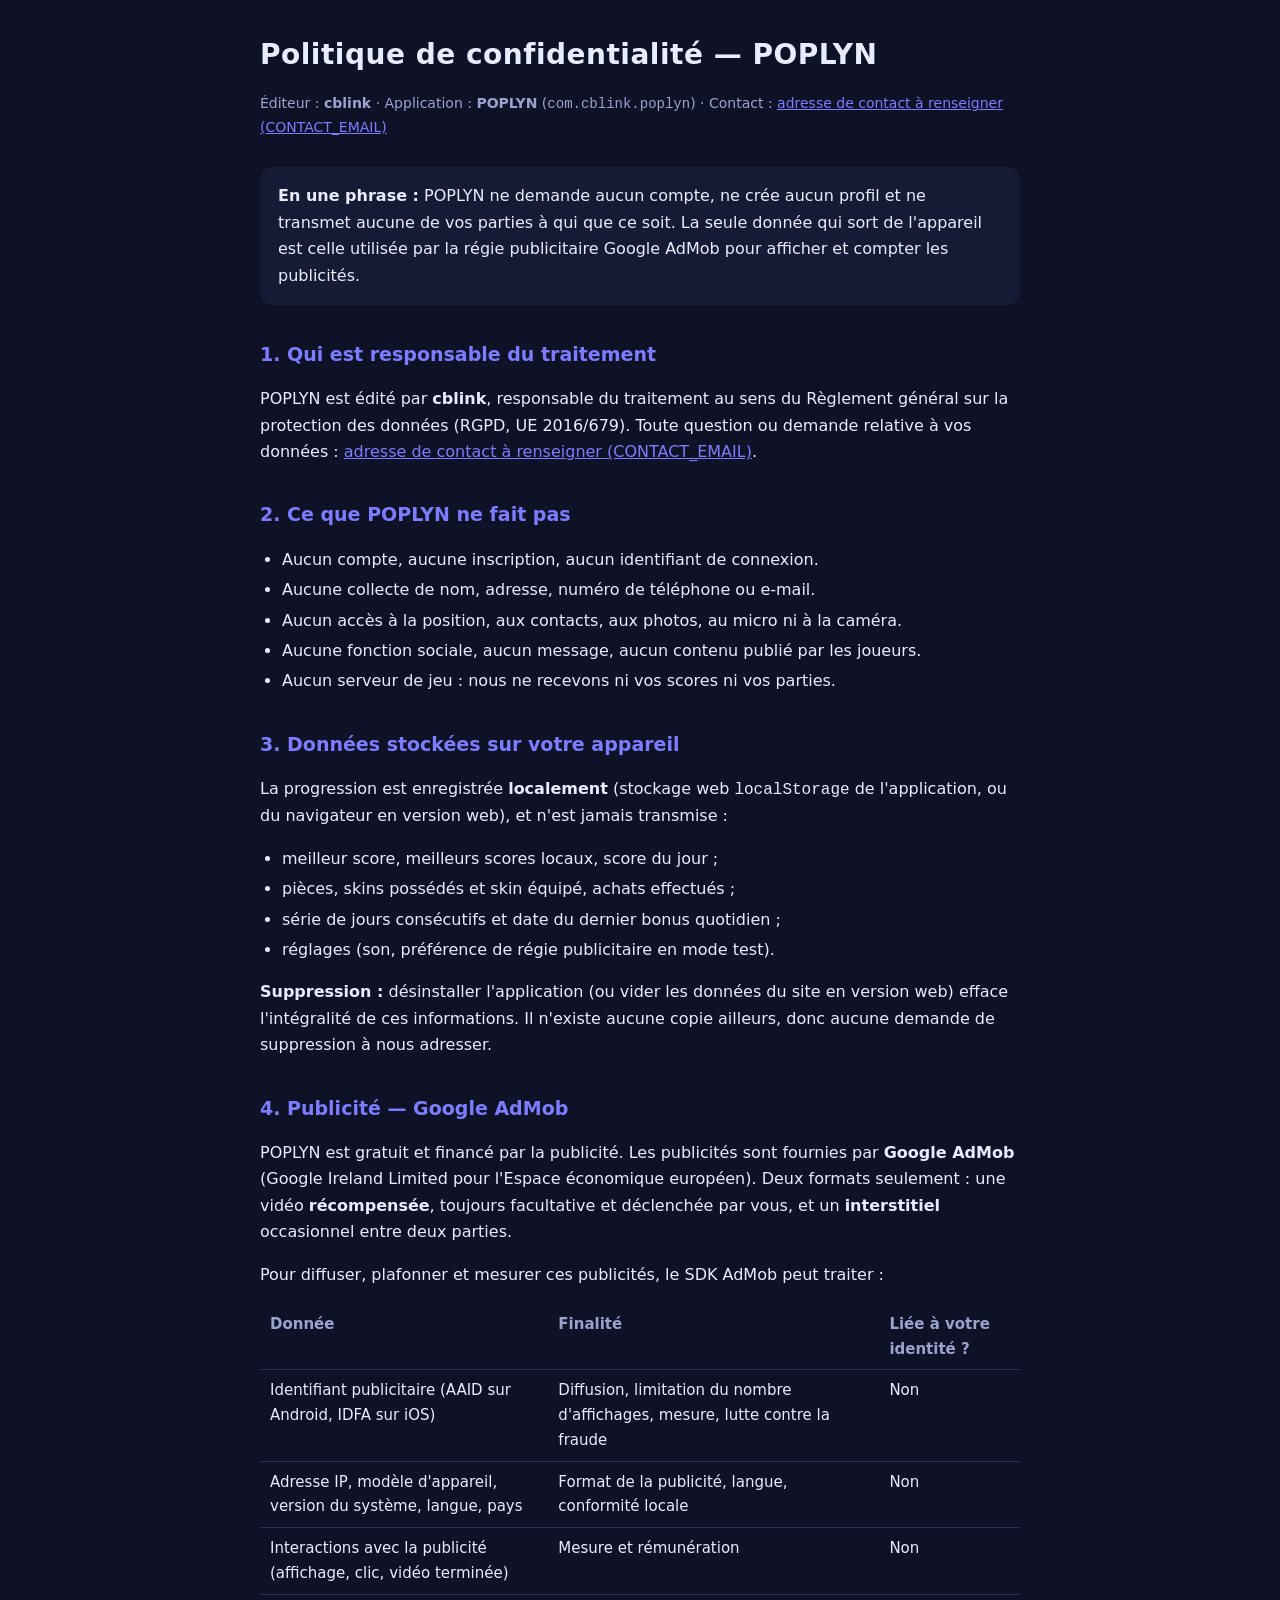
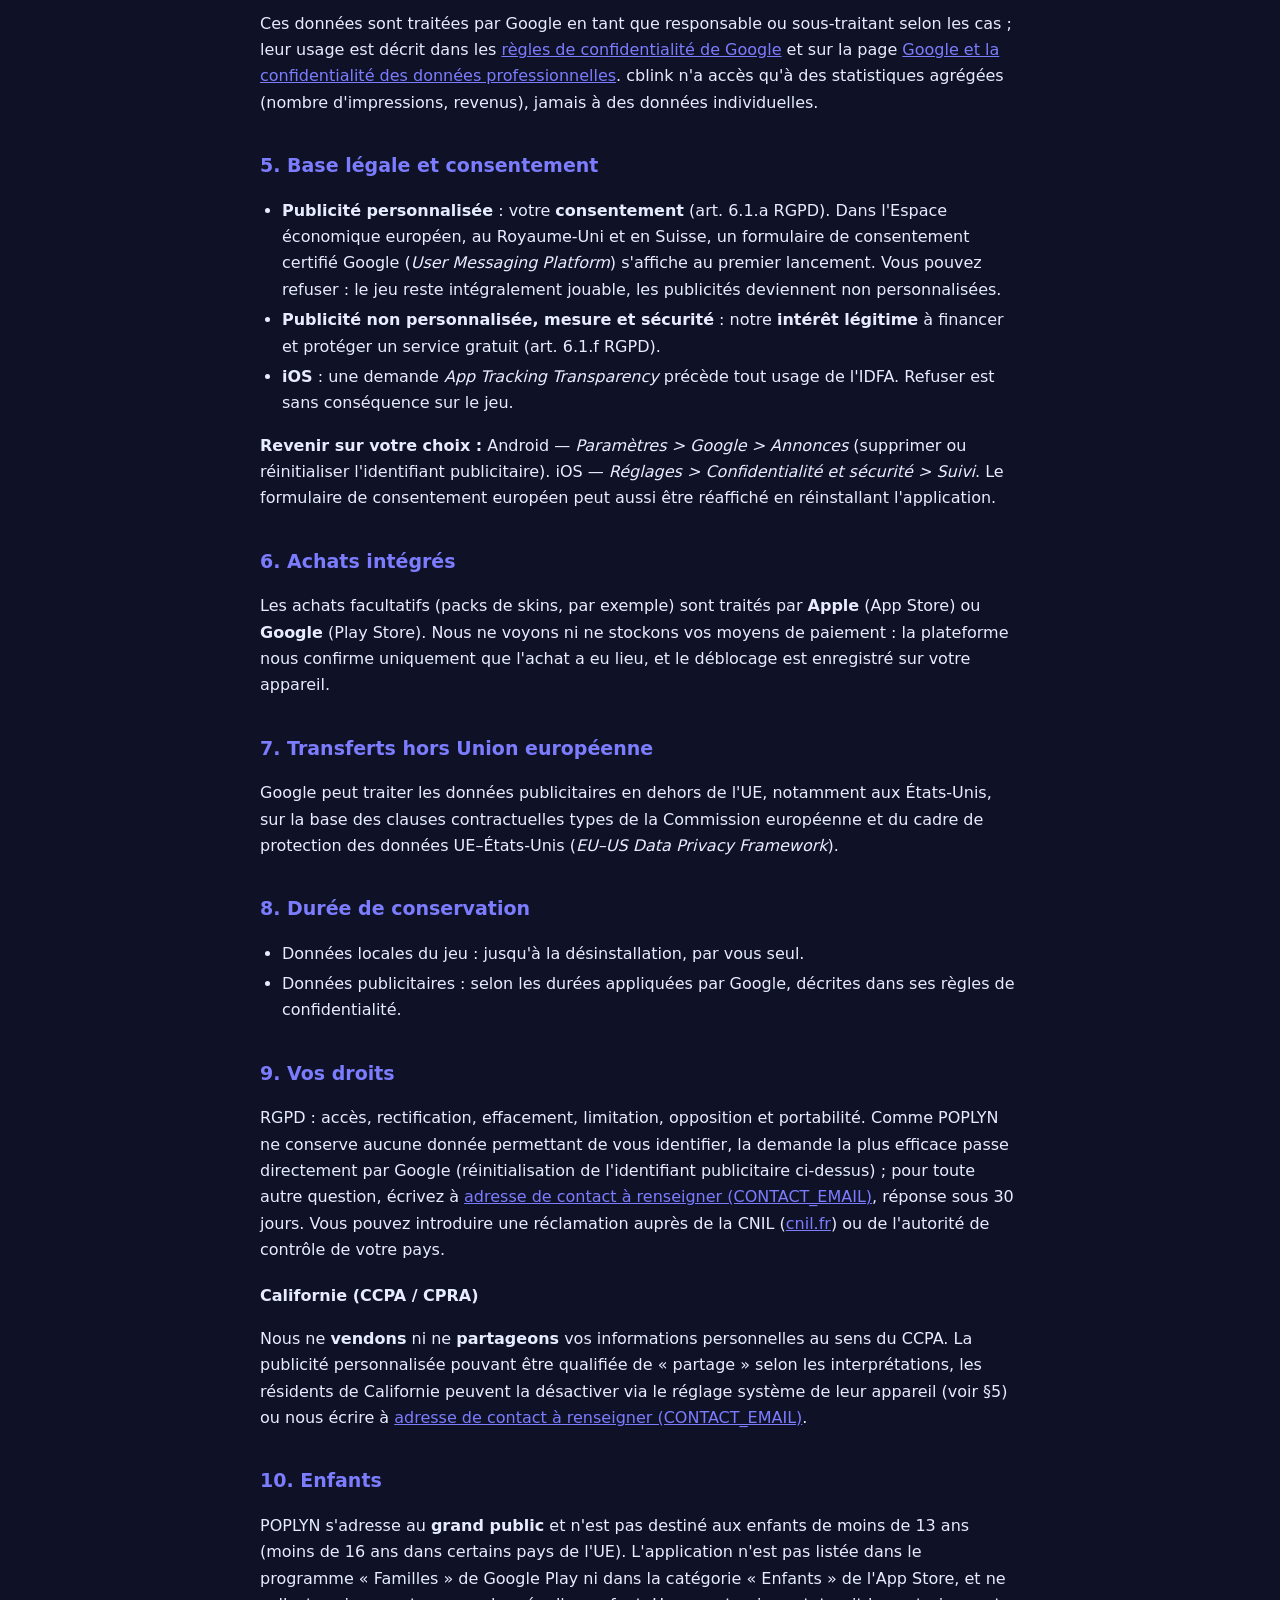
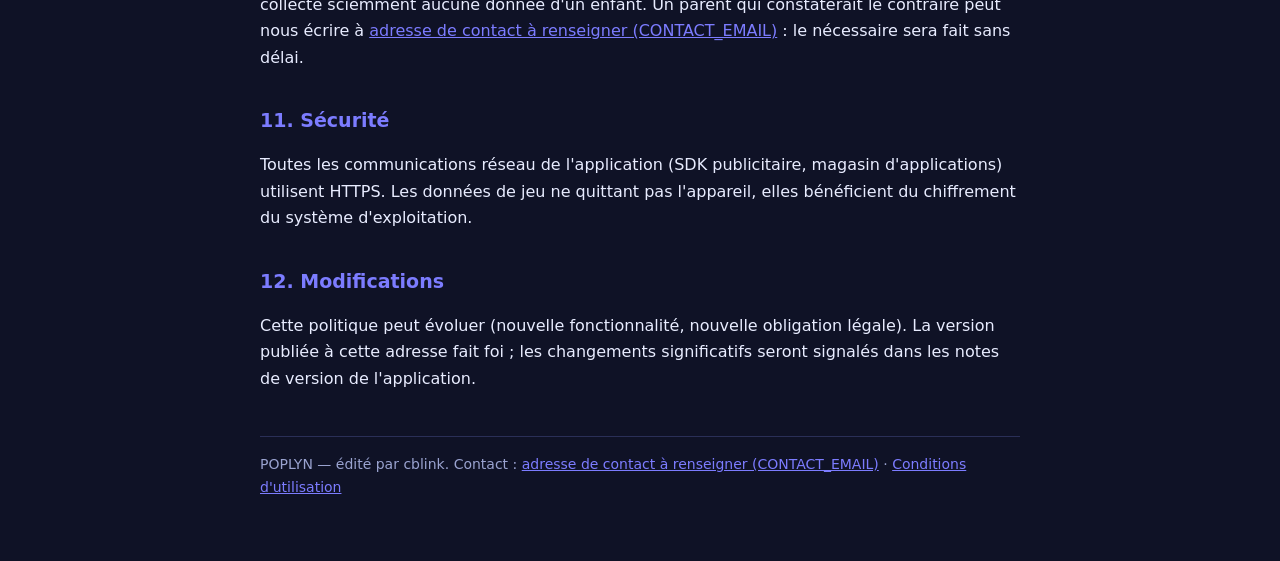
==== privacy.html @ f597fe5f "deploy: POPLYN PWA (build web depuis poplyn main f79928b)" ====
<!doctype html>
<html lang="fr">
<head>
<meta charset="utf-8" />
<meta name="viewport" content="width=device-width, initial-scale=1" />
<meta name="theme-color" content="#0f1226" />
<meta name="robots" content="index, follow" />
<meta name="description" content="Politique de confidentialité de POPLYN (cblink) : publicités AdMob, identifiant publicitaire, RGPD, CCPA, aucune donnée de compte." />
<title>POPLYN — Politique de confidentialité</title>
<!-- Page autonome : aucune ressource externe, aucun script, aucun cookie.
     Elle est publiable telle quelle (Vercel / Netlify / GitHub Pages) et c'est
     cette URL qu'attendent App Store Connect et la Play Console.
     `adresse de contact à renseigner (CONTACT_EMAIL)` est remplacé au build par tools/build-web.mjs. -->
<style>
  :root { --bg:#0f1226; --card:#171a35; --fg:#e8ecff; --dim:#9aa3d0; --accent:#7c7cff; }
  * { box-sizing: border-box; }
  body { margin:0; padding:32px 20px 64px; background:var(--bg); color:var(--fg);
         font:16px/1.65 system-ui, -apple-system, "Segoe UI", Roboto, sans-serif; }
  main { max-width:760px; margin:0 auto; }
  h1 { font-size:28px; margin:0 0 4px; letter-spacing:.5px; }
  h2 { font-size:19px; margin:34px 0 8px; color:var(--accent); }
  h3 { font-size:16px; margin:20px 0 6px; }
  .meta { color:var(--dim); font-size:14px; margin-bottom:28px; }
  a { color:var(--accent); }
  ul { padding-left:22px; }
  li { margin:4px 0; }
  table { width:100%; border-collapse:collapse; margin:12px 0; font-size:15px; }
  th, td { text-align:left; padding:8px 10px; border-bottom:1px solid #2a2f57; vertical-align:top; }
  th { color:var(--dim); font-weight:600; }
  .card { background:var(--card); border-radius:14px; padding:16px 18px; margin:18px 0; }
  footer { color:var(--dim); font-size:14px; margin-top:44px; border-top:1px solid #2a2f57; padding-top:16px; }
</style>
</head>
<body>
<main>

<h1>Politique de confidentialité — POPLYN</h1>
<p class="meta">Éditeur : <b>cblink</b> · Application : <b>POPLYN</b>
(<code>com.cblink.poplyn</code>) · Contact : <a href="mailto:adresse de contact à renseigner (CONTACT_EMAIL)">adresse de contact à renseigner (CONTACT_EMAIL)</a></p>

<div class="card">
  <b>En une phrase :</b> POPLYN ne demande aucun compte, ne crée aucun profil et
  ne transmet aucune de vos parties à qui que ce soit. La seule donnée qui sort
  de l'appareil est celle utilisée par la régie publicitaire Google AdMob pour
  afficher et compter les publicités.
</div>

<h2>1. Qui est responsable du traitement</h2>
<p>
  POPLYN est édité par <b>cblink</b>, responsable du traitement au sens du
  Règlement général sur la protection des données (RGPD, UE 2016/679). Toute
  question ou demande relative à vos données :
  <a href="mailto:adresse de contact à renseigner (CONTACT_EMAIL)">adresse de contact à renseigner (CONTACT_EMAIL)</a>.
</p>

<h2>2. Ce que POPLYN ne fait pas</h2>
<ul>
  <li>Aucun compte, aucune inscription, aucun identifiant de connexion.</li>
  <li>Aucune collecte de nom, adresse, numéro de téléphone ou e-mail.</li>
  <li>Aucun accès à la position, aux contacts, aux photos, au micro ni à la caméra.</li>
  <li>Aucune fonction sociale, aucun message, aucun contenu publié par les joueurs.</li>
  <li>Aucun serveur de jeu : nous ne recevons ni vos scores ni vos parties.</li>
</ul>

<h2>3. Données stockées sur votre appareil</h2>
<p>
  La progression est enregistrée <b>localement</b> (stockage web
  <code>localStorage</code> de l'application, ou du navigateur en version web),
  et n'est jamais transmise :
</p>
<ul>
  <li>meilleur score, meilleurs scores locaux, score du jour ;</li>
  <li>pièces, skins possédés et skin équipé, achats effectués ;</li>
  <li>série de jours consécutifs et date du dernier bonus quotidien ;</li>
  <li>réglages (son, préférence de régie publicitaire en mode test).</li>
</ul>
<p>
  <b>Suppression :</b> désinstaller l'application (ou vider les données du site
  en version web) efface l'intégralité de ces informations. Il n'existe aucune
  copie ailleurs, donc aucune demande de suppression à nous adresser.
</p>

<h2>4. Publicité — Google AdMob</h2>
<p>
  POPLYN est gratuit et financé par la publicité. Les publicités sont fournies
  par <b>Google AdMob</b> (Google Ireland Limited pour l'Espace économique
  européen). Deux formats seulement : une vidéo <b>récompensée</b>, toujours
  facultative et déclenchée par vous, et un <b>interstitiel</b> occasionnel entre
  deux parties.
</p>
<p>
  Pour diffuser, plafonner et mesurer ces publicités, le SDK AdMob peut traiter :
</p>
<table>
  <tr><th>Donnée</th><th>Finalité</th><th>Liée à votre identité ?</th></tr>
  <tr>
    <td>Identifiant publicitaire (AAID sur Android, IDFA sur iOS)</td>
    <td>Diffusion, limitation du nombre d'affichages, mesure, lutte contre la fraude</td>
    <td>Non</td>
  </tr>
  <tr>
    <td>Adresse IP, modèle d'appareil, version du système, langue, pays</td>
    <td>Format de la publicité, langue, conformité locale</td>
    <td>Non</td>
  </tr>
  <tr>
    <td>Interactions avec la publicité (affichage, clic, vidéo terminée)</td>
    <td>Mesure et rémunération</td>
    <td>Non</td>
  </tr>
</table>
<p>
  Ces données sont traitées par Google en tant que responsable ou sous-traitant
  selon les cas ; leur usage est décrit dans les
  <a href="https://policies.google.com/privacy" rel="noopener" target="_blank">règles
  de confidentialité de Google</a> et sur la page
  <a href="https://business.safety.google/privacy/" rel="noopener" target="_blank">Google
  et la confidentialité des données professionnelles</a>. cblink n'a accès qu'à
  des statistiques agrégées (nombre d'impressions, revenus), jamais à des données
  individuelles.
</p>

<h2>5. Base légale et consentement</h2>
<ul>
  <li>
    <b>Publicité personnalisée</b> : votre <b>consentement</b> (art. 6.1.a RGPD).
    Dans l'Espace économique européen, au Royaume-Uni et en Suisse, un
    formulaire de consentement certifié Google (<i>User Messaging Platform</i>)
    s'affiche au premier lancement. Vous pouvez refuser : le jeu reste
    intégralement jouable, les publicités deviennent non personnalisées.
  </li>
  <li>
    <b>Publicité non personnalisée, mesure et sécurité</b> : notre
    <b>intérêt légitime</b> à financer et protéger un service gratuit
    (art. 6.1.f RGPD).
  </li>
  <li>
    <b>iOS</b> : une demande <i>App Tracking Transparency</i> précède tout usage
    de l'IDFA. Refuser est sans conséquence sur le jeu.
  </li>
</ul>
<p>
  <b>Revenir sur votre choix :</b> Android — <i>Paramètres &gt; Google &gt;
  Annonces</i> (supprimer ou réinitialiser l'identifiant publicitaire). iOS —
  <i>Réglages &gt; Confidentialité et sécurité &gt; Suivi</i>. Le formulaire de
  consentement européen peut aussi être réaffiché en réinstallant l'application.
</p>

<h2>6. Achats intégrés</h2>
<p>
  Les achats facultatifs (packs de skins, par exemple) sont traités par
  <b>Apple</b> (App Store) ou <b>Google</b> (Play Store). Nous ne voyons ni ne
  stockons vos moyens de paiement : la plateforme nous confirme uniquement que
  l'achat a eu lieu, et le déblocage est enregistré sur votre appareil.
</p>

<h2>7. Transferts hors Union européenne</h2>
<p>
  Google peut traiter les données publicitaires en dehors de l'UE, notamment aux
  États-Unis, sur la base des clauses contractuelles types de la Commission
  européenne et du cadre de protection des données UE–États-Unis (<i>EU–US Data
  Privacy Framework</i>).
</p>

<h2>8. Durée de conservation</h2>
<ul>
  <li>Données locales du jeu : jusqu'à la désinstallation, par vous seul.</li>
  <li>Données publicitaires : selon les durées appliquées par Google, décrites
      dans ses règles de confidentialité.</li>
</ul>

<h2>9. Vos droits</h2>
<p>
  RGPD : accès, rectification, effacement, limitation, opposition et portabilité.
  Comme POPLYN ne conserve aucune donnée permettant de vous identifier, la
  demande la plus efficace passe directement par Google (réinitialisation de
  l'identifiant publicitaire ci-dessus) ; pour toute autre question, écrivez à
  <a href="mailto:adresse de contact à renseigner (CONTACT_EMAIL)">adresse de contact à renseigner (CONTACT_EMAIL)</a>, réponse sous 30 jours.
  Vous pouvez introduire une réclamation auprès de la CNIL (<a
  href="https://www.cnil.fr" rel="noopener" target="_blank">cnil.fr</a>) ou de
  l'autorité de contrôle de votre pays.
</p>
<h3>Californie (CCPA / CPRA)</h3>
<p>
  Nous ne <b>vendons</b> ni ne <b>partageons</b> vos informations personnelles au
  sens du CCPA. La publicité personnalisée pouvant être qualifiée de « partage »
  selon les interprétations, les résidents de Californie peuvent la désactiver
  via le réglage système de leur appareil (voir §5) ou nous écrire à
  <a href="mailto:adresse de contact à renseigner (CONTACT_EMAIL)">adresse de contact à renseigner (CONTACT_EMAIL)</a>.
</p>

<h2>10. Enfants</h2>
<p>
  POPLYN s'adresse au <b>grand public</b> et n'est pas destiné aux enfants de
  moins de 13 ans (moins de 16 ans dans certains pays de l'UE). L'application
  n'est pas listée dans le programme « Familles » de Google Play ni dans la
  catégorie « Enfants » de l'App Store, et ne collecte sciemment aucune donnée
  d'un enfant. Un parent qui constaterait le contraire peut nous écrire à
  <a href="mailto:adresse de contact à renseigner (CONTACT_EMAIL)">adresse de contact à renseigner (CONTACT_EMAIL)</a> : le nécessaire sera
  fait sans délai.
</p>

<h2>11. Sécurité</h2>
<p>
  Toutes les communications réseau de l'application (SDK publicitaire, magasin
  d'applications) utilisent HTTPS. Les données de jeu ne quittant pas l'appareil,
  elles bénéficient du chiffrement du système d'exploitation.
</p>

<h2>12. Modifications</h2>
<p>
  Cette politique peut évoluer (nouvelle fonctionnalité, nouvelle obligation
  légale). La version publiée à cette adresse fait foi ; les changements
  significatifs seront signalés dans les notes de version de l'application.
</p>

<footer>
  POPLYN — édité par cblink. Contact :
  <a href="mailto:adresse de contact à renseigner (CONTACT_EMAIL)">adresse de contact à renseigner (CONTACT_EMAIL)</a> ·
  <a href="terms.html">Conditions d'utilisation</a>
</footer>

</main>
</body>
</html>
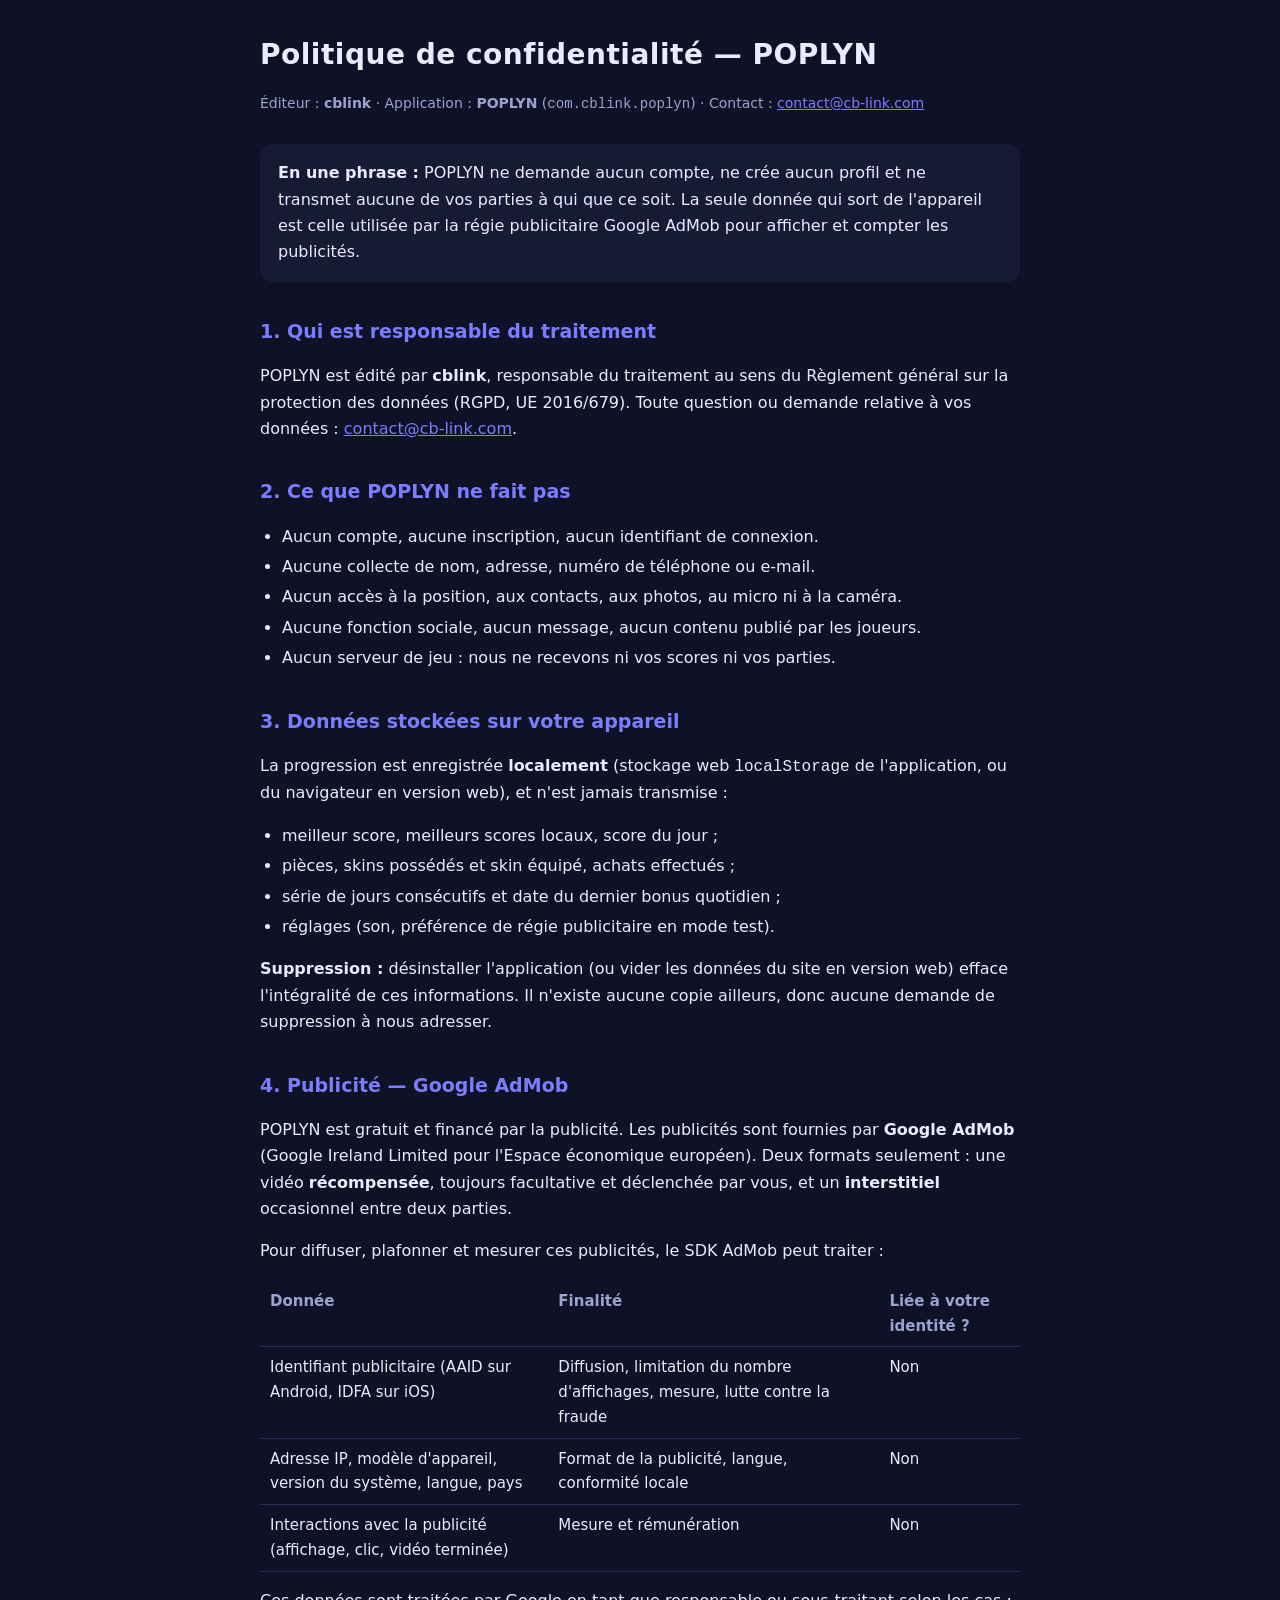
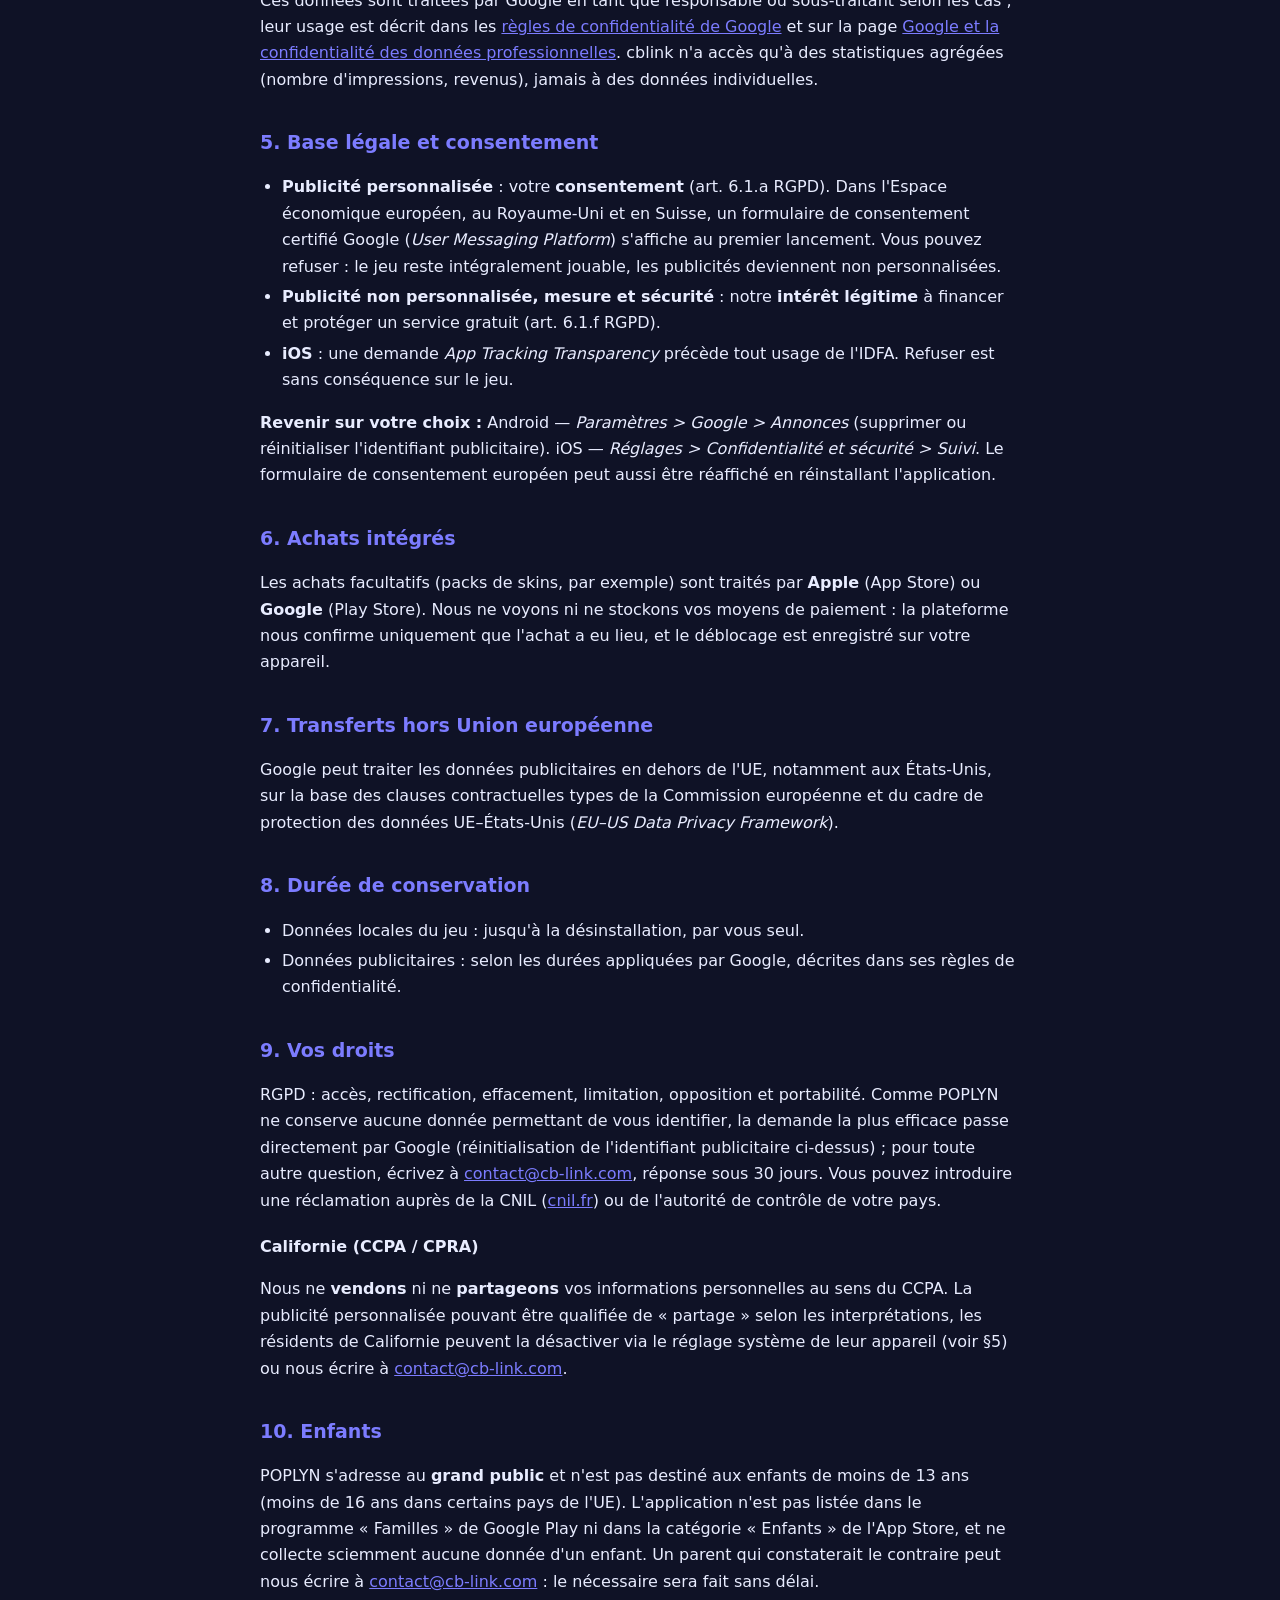
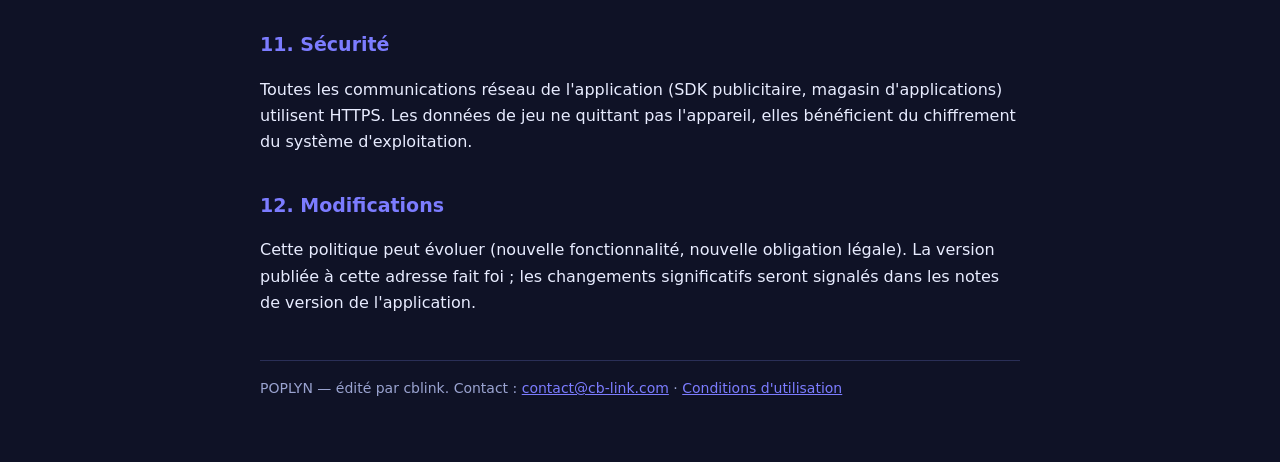
==== commit a04cc2d2: "chore: injecte CONTACT_EMAIL (contact@cb-link.com) dans privacy/terms" ====
--- a/privacy.html
+++ b/privacy.html
@@ -10,7 +10,7 @@
 <!-- Page autonome : aucune ressource externe, aucun script, aucun cookie.
      Elle est publiable telle quelle (Vercel / Netlify / GitHub Pages) et c'est
      cette URL qu'attendent App Store Connect et la Play Console.
-     `adresse de contact à renseigner (CONTACT_EMAIL)` est remplacé au build par tools/build-web.mjs. -->
+     `contact@cb-link.com` est remplacé au build par tools/build-web.mjs. -->
 <style>
   :root { --bg:#0f1226; --card:#171a35; --fg:#e8ecff; --dim:#9aa3d0; --accent:#7c7cff; }
   * { box-sizing: border-box; }
@@ -36,7 +36,7 @@
 
 <h1>Politique de confidentialité — POPLYN</h1>
 <p class="meta">Éditeur : <b>cblink</b> · Application : <b>POPLYN</b>
-(<code>com.cblink.poplyn</code>) · Contact : <a href="mailto:adresse de contact à renseigner (CONTACT_EMAIL)">adresse de contact à renseigner (CONTACT_EMAIL)</a></p>
+(<code>com.cblink.poplyn</code>) · Contact : <a href="mailto:contact@cb-link.com">contact@cb-link.com</a></p>
 
 <div class="card">
   <b>En une phrase :</b> POPLYN ne demande aucun compte, ne crée aucun profil et
@@ -50,7 +50,7 @@
   POPLYN est édité par <b>cblink</b>, responsable du traitement au sens du
   Règlement général sur la protection des données (RGPD, UE 2016/679). Toute
   question ou demande relative à vos données :
-  <a href="mailto:adresse de contact à renseigner (CONTACT_EMAIL)">adresse de contact à renseigner (CONTACT_EMAIL)</a>.
+  <a href="mailto:contact@cb-link.com">contact@cb-link.com</a>.
 </p>
 
 <h2>2. Ce que POPLYN ne fait pas</h2>
@@ -175,7 +175,7 @@
   Comme POPLYN ne conserve aucune donnée permettant de vous identifier, la
   demande la plus efficace passe directement par Google (réinitialisation de
   l'identifiant publicitaire ci-dessus) ; pour toute autre question, écrivez à
-  <a href="mailto:adresse de contact à renseigner (CONTACT_EMAIL)">adresse de contact à renseigner (CONTACT_EMAIL)</a>, réponse sous 30 jours.
+  <a href="mailto:contact@cb-link.com">contact@cb-link.com</a>, réponse sous 30 jours.
   Vous pouvez introduire une réclamation auprès de la CNIL (<a
   href="https://www.cnil.fr" rel="noopener" target="_blank">cnil.fr</a>) ou de
   l'autorité de contrôle de votre pays.
@@ -186,7 +186,7 @@
   sens du CCPA. La publicité personnalisée pouvant être qualifiée de « partage »
   selon les interprétations, les résidents de Californie peuvent la désactiver
   via le réglage système de leur appareil (voir §5) ou nous écrire à
-  <a href="mailto:adresse de contact à renseigner (CONTACT_EMAIL)">adresse de contact à renseigner (CONTACT_EMAIL)</a>.
+  <a href="mailto:contact@cb-link.com">contact@cb-link.com</a>.
 </p>
 
 <h2>10. Enfants</h2>
@@ -196,7 +196,7 @@
   n'est pas listée dans le programme « Familles » de Google Play ni dans la
   catégorie « Enfants » de l'App Store, et ne collecte sciemment aucune donnée
   d'un enfant. Un parent qui constaterait le contraire peut nous écrire à
-  <a href="mailto:adresse de contact à renseigner (CONTACT_EMAIL)">adresse de contact à renseigner (CONTACT_EMAIL)</a> : le nécessaire sera
+  <a href="mailto:contact@cb-link.com">contact@cb-link.com</a> : le nécessaire sera
   fait sans délai.
 </p>
 
@@ -216,7 +216,7 @@
 
 <footer>
   POPLYN — édité par cblink. Contact :
-  <a href="mailto:adresse de contact à renseigner (CONTACT_EMAIL)">adresse de contact à renseigner (CONTACT_EMAIL)</a> ·
+  <a href="mailto:contact@cb-link.com">contact@cb-link.com</a> ·
   <a href="terms.html">Conditions d'utilisation</a>
 </footer>
 
